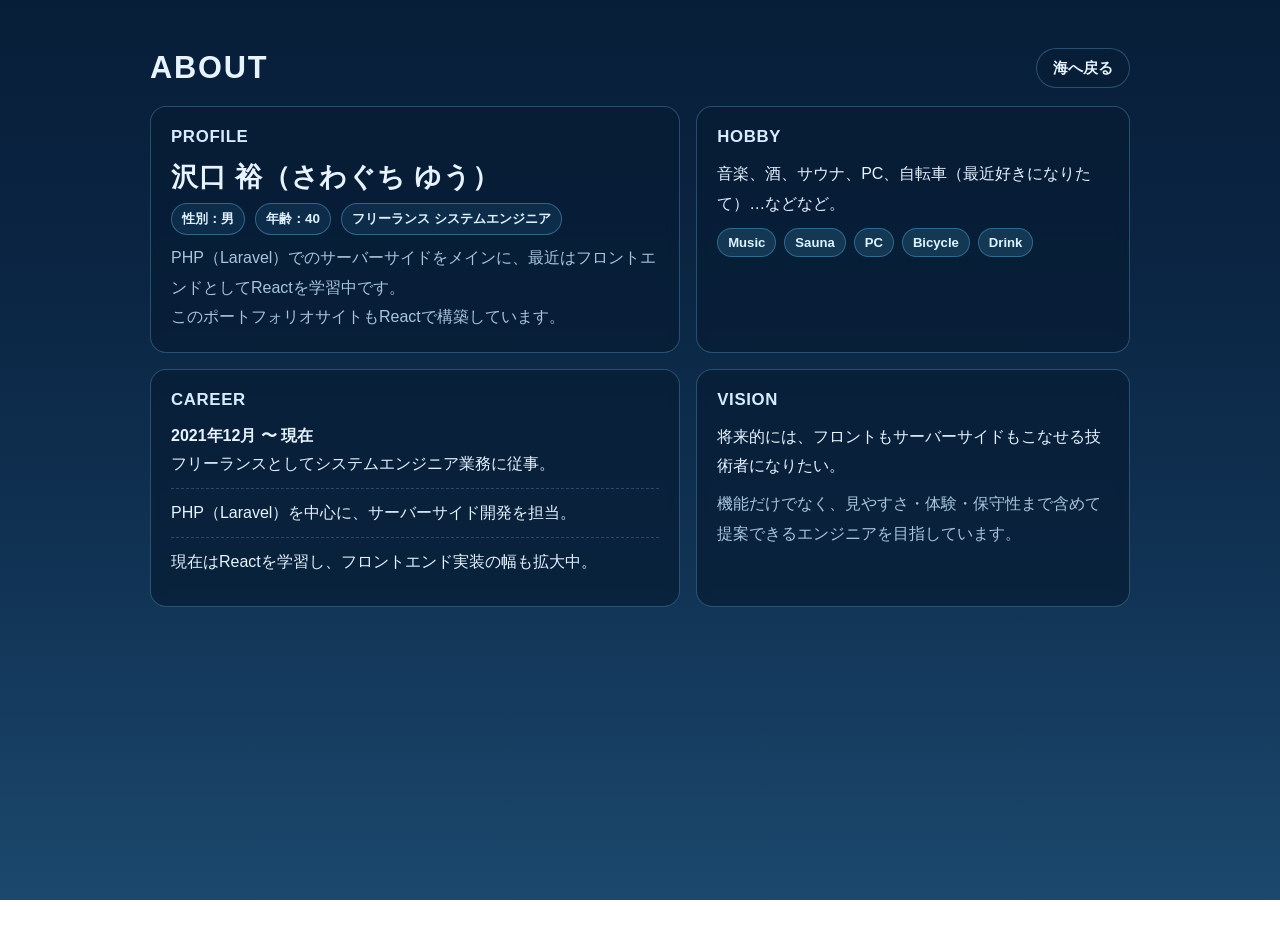
==== about.html @ 62c7c105 "Abutコンテンツ追加" ====
<!DOCTYPE html>
<html lang="ja">
<head>
  <meta charset="utf-8" />
  <meta name="viewport" content="width=device-width, initial-scale=1" />
  <title>About | YU_SAWAGUCHI</title>
  <style>
    :root{
      --bg-top:#071e38;
      --bg-mid:#0c2a4a;
      --bg-bottom:#143a5a;
      --card:rgba(8,28,52,.72);
      --line:rgba(120,210,255,.28);
      --text:#e7f3ff;
      --muted:#a8c5de;
      --accent:#5cc9ff;
    }
    *{box-sizing:border-box}
    html,body{
      margin:0;
      min-height:100%;
      height:100%;
      font-family:"Segoe UI","Hiragino Kaku Gothic ProN","Yu Gothic UI",sans-serif;
      color:var(--text);
    }
    html{
      background: linear-gradient(
        180deg,
        #071e38 0%,
        #0a2442 28%,
        #103253 62%,
        #1b486d 100%
      );
      background-attachment: fixed;
      background-repeat: no-repeat;
    }
    body{
      position:relative;
      min-height:100vh;
      background: transparent;
      opacity:0;
      transition:opacity .65s ease;
    }
    body.ready{opacity:1}
    .wrap{
      width:min(980px,92vw);
      margin:48px auto 56px;
    }
    .topbar{
      display:flex;
      justify-content:space-between;
      align-items:center;
      margin-bottom:18px;
    }
    .title{
      margin:0;
      font-size:clamp(1.4rem,2.4vw,2rem);
      letter-spacing:.06em;
    }
    .back{
      border:1px solid var(--line);
      color:var(--text);
      background:rgba(8,28,52,.5);
      border-radius:999px;
      padding:10px 16px;
      min-height:40px;
      display:inline-flex;
      align-items:center;
      justify-content:center;
      line-height:1;
      font-size:.92rem;
      cursor:pointer;
      font-weight:700;
      text-decoration:none;
      transition:.2s ease;
    }
    .back:hover{transform:translateY(-1px);background:rgba(20,58,90,.65)}
    .grid{
      display:grid;
      gap:16px;
      grid-template-columns:1.1fr .9fr;
    }
    .card{
      background:var(--card);
      border:1px solid var(--line);
      border-radius:16px;
      padding:20px;
      backdrop-filter: blur(6px);
    }
    .card h2{
      margin:0 0 12px;
      font-size:1.05rem;
      letter-spacing:.04em;
      color:#d8ecff;
    }
    .name{
      font-size:1.7rem;
      margin:2px 0 8px;
      font-weight:800;
      letter-spacing:.03em;
    }
    .meta{
      display:flex;
      flex-wrap:wrap;
      gap:10px;
      margin-bottom:8px;
    }
    .pill{
      border:1px solid rgba(127,206,255,.35);
      background:rgba(18,57,92,.55);
      color:#dff1ff;
      border-radius:999px;
      padding:6px 10px;
      font-size:.84rem;
      font-weight:700;
    }
    p{
      margin:8px 0 0;
      line-height:1.85;
      color:var(--text);
    }
    .muted{color:var(--muted)}
    .section-title{
      margin:0 0 10px;
      font-size:1rem;
      color:#d5ecff;
      letter-spacing:.05em;
    }
    .timeline{
      margin:8px 0 0;
      padding:0;
      list-style:none;
    }
    .timeline li{
      padding:10px 0;
      border-top:1px dashed rgba(120,210,255,.24);
      line-height:1.75;
    }
    .timeline li:first-child{border-top:0;padding-top:0}
    .tags{
      display:flex;
      flex-wrap:wrap;
      gap:8px;
      margin-top:10px;
    }
    .tag{
      background:rgba(92,201,255,.15);
      border:1px solid rgba(92,201,255,.35);
      color:#dcf4ff;
      font-size:.82rem;
      border-radius:999px;
      padding:6px 10px;
      font-weight:700;
    }
    @media (max-width: 860px){
      .grid{grid-template-columns:1fr}
      .wrap{margin-top:24px}
    }
  </style>
</head>
<body>
  <main class="wrap">
    <div class="topbar">
      <h1 class="title">ABOUT</h1>
      <a href="index.html?scene=underwater" class="back" data-fade-link>海へ戻る</a>
    </div>

    <section class="grid">
      <article class="card">
        <h2>PROFILE</h2>
        <div class="name">沢口 裕（さわぐち ゆう）</div>
        <div class="meta">
          <span class="pill">性別：男</span>
          <span class="pill">年齢：40</span>
          <span class="pill">フリーランス システムエンジニア</span>
        </div>
        <p class="muted">PHP（Laravel）でのサーバーサイドをメインに、最近はフロントエンドとしてReactを学習中です。<br>このポートフォリオサイトもReactで構築しています。</p>
      </article>

      <article class="card">
        <h2>HOBBY</h2>
        <p>音楽、酒、サウナ、PC、自転車（最近好きになりたて）…などなど。</p>
        <div class="tags">
          <span class="tag">Music</span>
          <span class="tag">Sauna</span>
          <span class="tag">PC</span>
          <span class="tag">Bicycle</span>
          <span class="tag">Drink</span>
        </div>
      </article>

      <article class="card">
        <h2>CAREER</h2>
        <ul class="timeline">
          <li><strong>2021年12月 〜 現在</strong><br>フリーランスとしてシステムエンジニア業務に従事。</li>
          <li>PHP（Laravel）を中心に、サーバーサイド開発を担当。</li>
          <li>現在はReactを学習し、フロントエンド実装の幅も拡大中。</li>
        </ul>
      </article>

      <article class="card">
        <h2>VISION</h2>
        <p>将来的には、フロントもサーバーサイドもこなせる技術者になりたい。</p>
        <p class="muted">機能だけでなく、見やすさ・体験・保守性まで含めて提案できるエンジニアを目指しています。</p>
      </article>
    </section>
  </main>

  <script>
    window.addEventListener('DOMContentLoaded',()=>{
      requestAnimationFrame(()=>document.body.classList.add('ready'));
      document.querySelectorAll('[data-fade-link]').forEach(link=>{
        link.addEventListener('click',(e)=>{
          e.preventDefault();
          const href=link.getAttribute('href');
          document.body.classList.remove('ready');
          setTimeout(()=>{ window.location.href=href; },620);
        });
      });
    });
  </script>
</body>
</html>
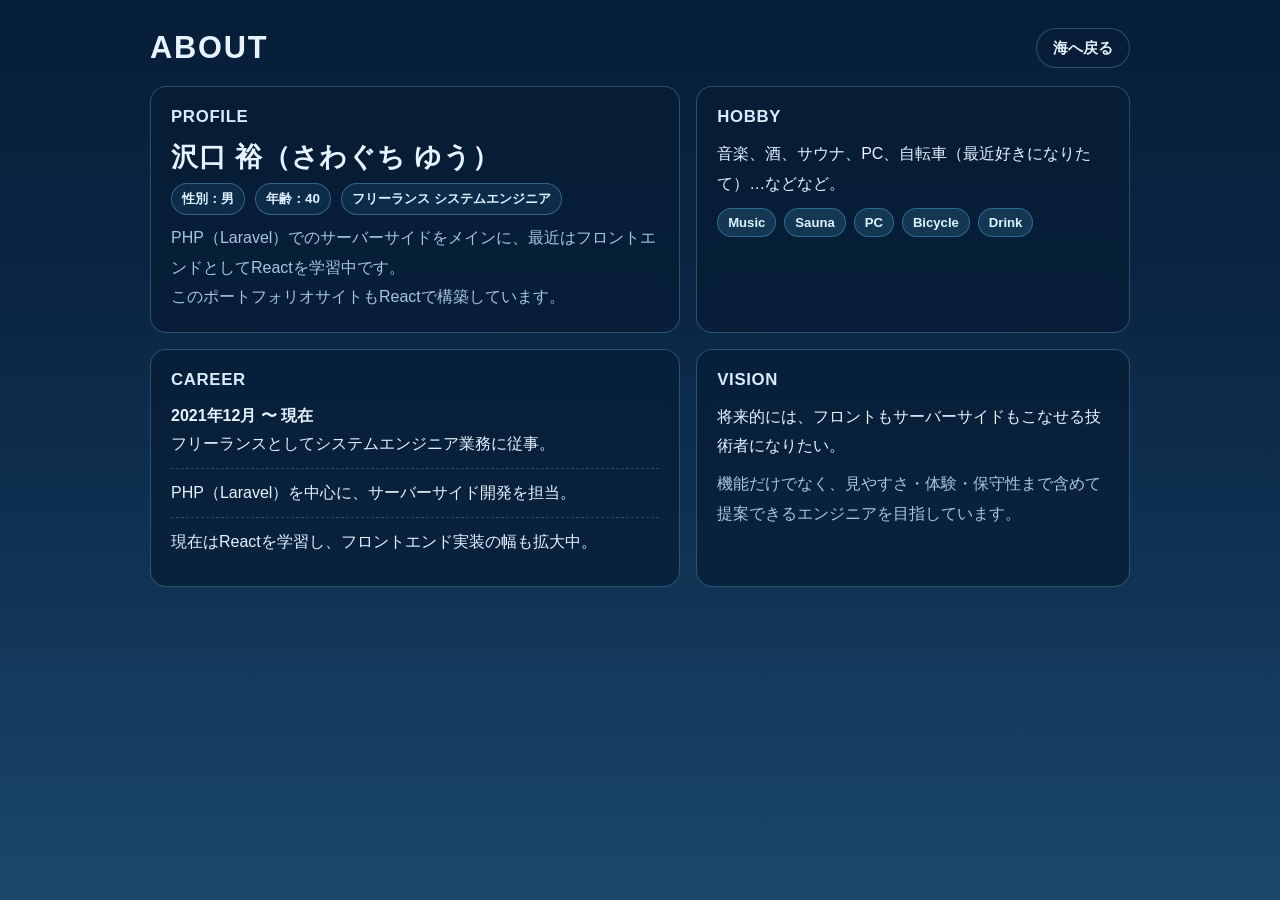
==== commit e56f472a: "諸々修正" ====
--- a/about.html
+++ b/about.html
@@ -20,6 +20,7 @@
       margin:0;
       min-height:100%;
       height:100%;
+      overflow:hidden;
       font-family:"Segoe UI","Hiragino Kaku Gothic ProN","Yu Gothic UI",sans-serif;
       color:var(--text);
     }
@@ -39,12 +40,12 @@
       min-height:100vh;
       background: transparent;
       opacity:0;
-      transition:opacity .65s ease;
+      transition:opacity .45s ease;
     }
     body.ready{opacity:1}
     .wrap{
       width:min(980px,92vw);
-      margin:48px auto 56px;
+      margin:28px auto 0;
     }
     .topbar{
       display:flex;
@@ -154,7 +155,7 @@
     }
     @media (max-width: 860px){
       .grid{grid-template-columns:1fr}
-      .wrap{margin-top:24px}
+      .wrap{margin-top:18px}
     }
   </style>
 </head>
@@ -214,7 +215,7 @@
           e.preventDefault();
           const href=link.getAttribute('href');
           document.body.classList.remove('ready');
-          setTimeout(()=>{ window.location.href=href; },620);
+          setTimeout(()=>{ window.location.href=href; },360);
         });
       });
     });
